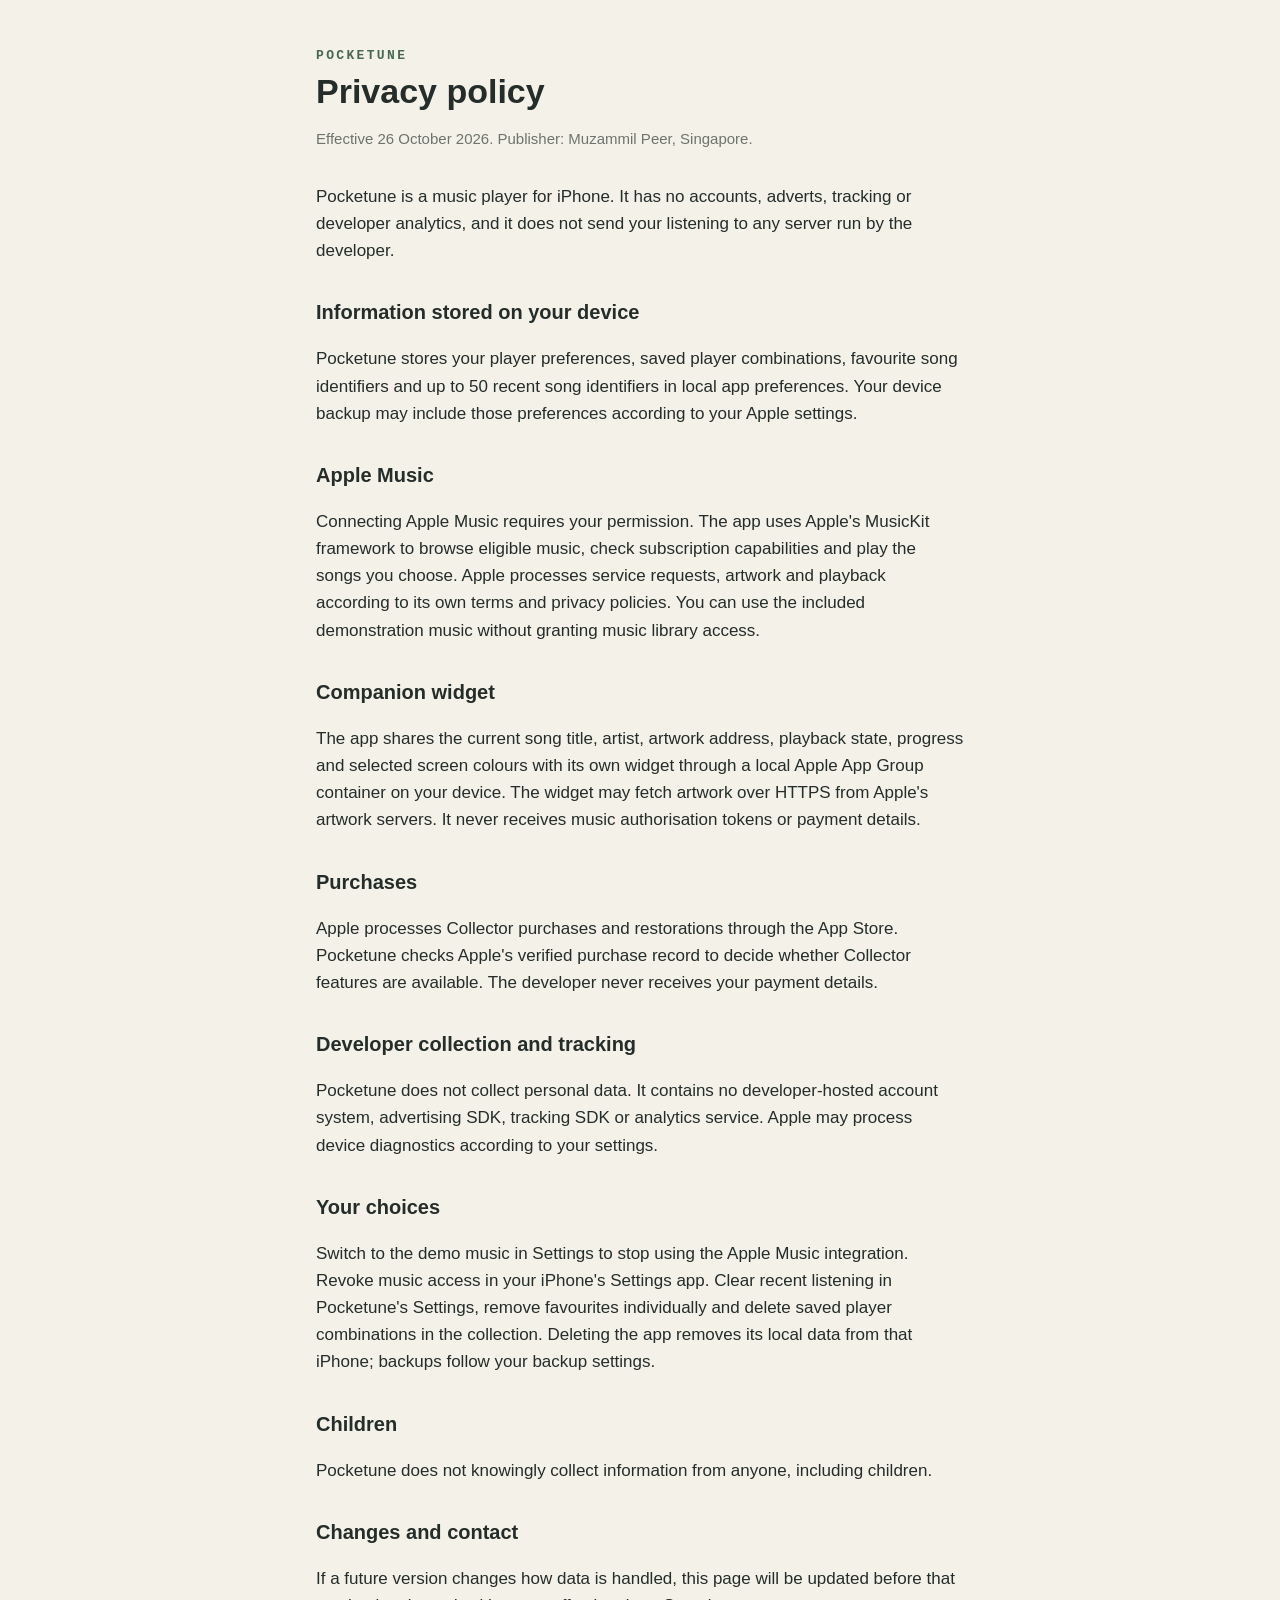
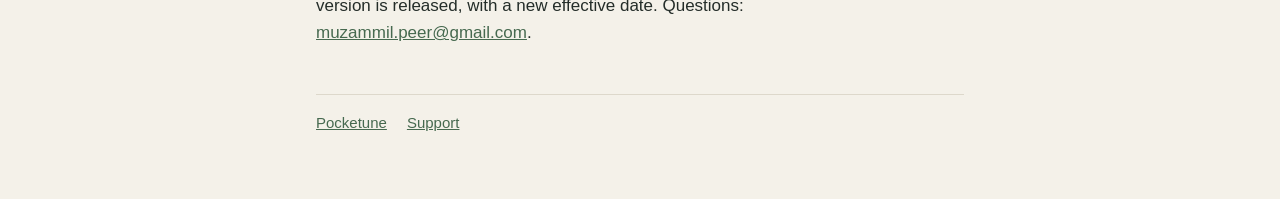
==== privacy.html @ aef2fc1c "Publish Pocketune privacy policy and support pages Co-Authored-By: Claude Opus 5.5 <noreply@anthropi" ====
<!doctype html>
<html lang="en-GB">
<head>
<meta charset="utf-8">
<meta name="viewport" content="width=device-width, initial-scale=1">
<title>Pocketune Privacy Policy</title>
<link rel="stylesheet" href="style.css">
</head>
<body>
<main>
<header>
<div class="mark">Pocketune</div>
<h1>Privacy policy</h1>
<p class="meta">Effective 26 October 2026. Publisher: Muzammil Peer, Singapore.</p>
</header>

<p>Pocketune is a music player for iPhone. It has no accounts, adverts, tracking or developer analytics, and it does not send your listening to any server run by the developer.</p>

<h2>Information stored on your device</h2>
<p>Pocketune stores your player preferences, saved player combinations, favourite song identifiers and up to 50 recent song identifiers in local app preferences. Your device backup may include those preferences according to your Apple settings.</p>

<h2>Apple Music</h2>
<p>Connecting Apple Music requires your permission. The app uses Apple's MusicKit framework to browse eligible music, check subscription capabilities and play the songs you choose. Apple processes service requests, artwork and playback according to its own terms and privacy policies. You can use the included demonstration music without granting music library access.</p>

<h2>Companion widget</h2>
<p>The app shares the current song title, artist, artwork address, playback state, progress and selected screen colours with its own widget through a local Apple App Group container on your device. The widget may fetch artwork over HTTPS from Apple's artwork servers. It never receives music authorisation tokens or payment details.</p>

<h2>Purchases</h2>
<p>Apple processes Collector purchases and restorations through the App Store. Pocketune checks Apple's verified purchase record to decide whether Collector features are available. The developer never receives your payment details.</p>

<h2>Developer collection and tracking</h2>
<p>Pocketune does not collect personal data. It contains no developer-hosted account system, advertising SDK, tracking SDK or analytics service. Apple may process device diagnostics according to your settings.</p>

<h2>Your choices</h2>
<p>Switch to the demo music in Settings to stop using the Apple Music integration. Revoke music access in your iPhone's Settings app. Clear recent listening in Pocketune's Settings, remove favourites individually and delete saved player combinations in the collection. Deleting the app removes its local data from that iPhone; backups follow your backup settings.</p>

<h2>Children</h2>
<p>Pocketune does not knowingly collect information from anyone, including children.</p>

<h2>Changes and contact</h2>
<p>If a future version changes how data is handled, this page will be updated before that version is released, with a new effective date. Questions: <a href="mailto:muzammil.peer@gmail.com">muzammil.peer@gmail.com</a>.</p>

<nav><a href="index.html">Pocketune</a><a href="support.html">Support</a></nav>
</main>
</body>
</html>
---- style.css ----
:root { --paper: #F4F1E9; --ink: #242D29; --moss: #46694F; --muted: #6D746C; --line: #DDD8CB; }
@media (prefers-color-scheme: dark) { :root { --paper: #1C211F; --ink: #ECE8DE; --moss: #8FB79A; --muted: #A9AFA6; --line: #343B37; } }
* { box-sizing: border-box; }
body { margin: 0; background: var(--paper); color: var(--ink); font: 17px/1.6 -apple-system, BlinkMacSystemFont, "Segoe UI", sans-serif; }
main { max-width: 680px; margin: 0 auto; padding: 48px 16px 64px; }
header { margin-bottom: 32px; }
.mark { font: 600 13px ui-monospace, Menlo, monospace; letter-spacing: 0.18em; color: var(--moss); text-transform: uppercase; }
h1 { font-size: 34px; line-height: 1.2; margin: 8px 0 4px; }
h2 { font-size: 20px; margin: 32px 0 8px; }
p, li { color: var(--ink); }
.meta { color: var(--muted); font-size: 15px; }
a { color: var(--moss); }
nav { margin-top: 48px; padding-top: 16px; border-top: 1px solid var(--line); font-size: 15px; display: flex; gap: 20px; flex-wrap: wrap; }
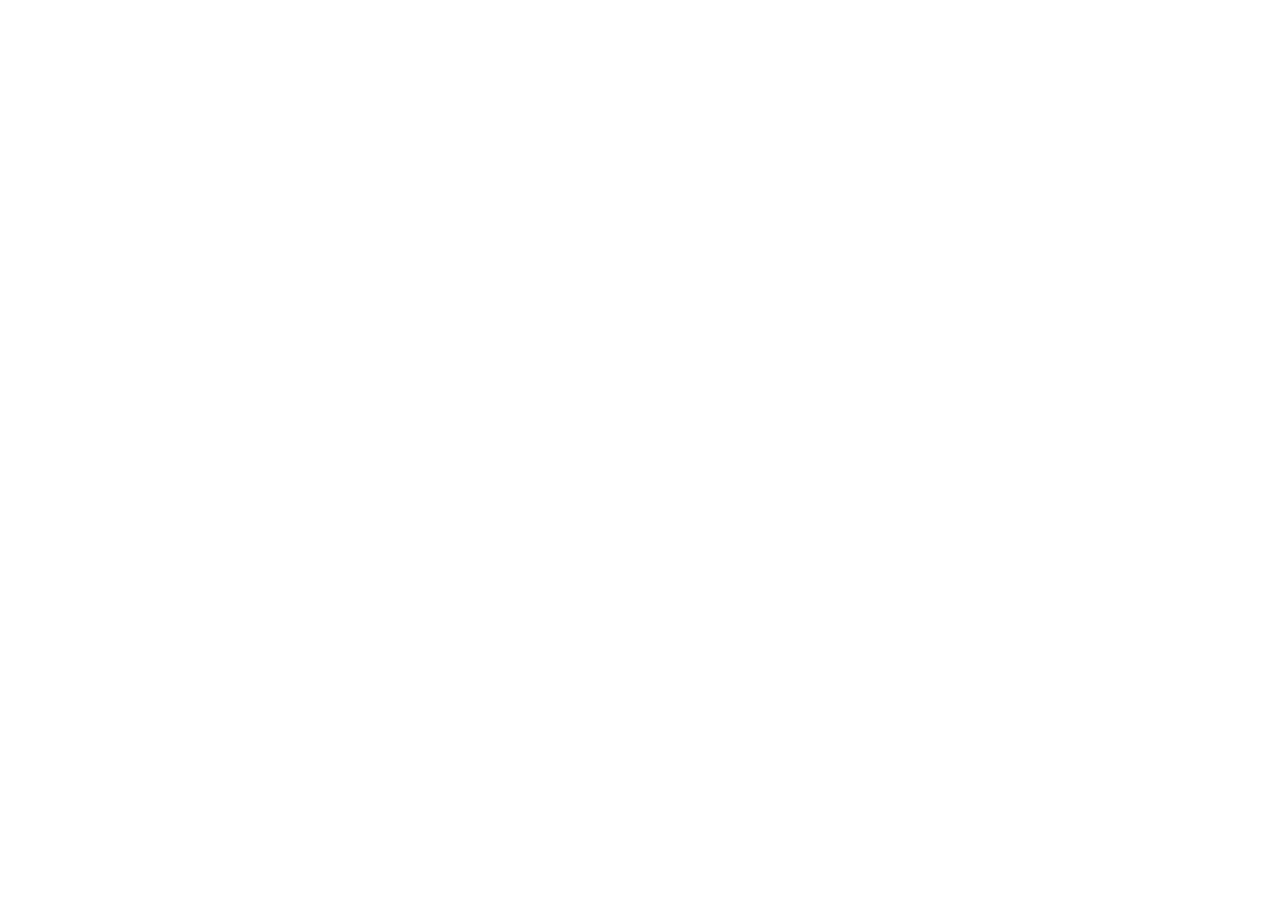
==== commit 9059550d: "Redirect Pocketune pages to mooze.studio Co-Authored-By: Claude Opus 5.5 <noreply@anthropic.com>" ====
--- a/privacy.html
+++ b/privacy.html
@@ -1,46 +1,15 @@
 <!doctype html>
-<html lang="en-GB">
+<html lang="en">
 <head>
 <meta charset="utf-8">
 <meta name="viewport" content="width=device-width, initial-scale=1">
-<title>Pocketune Privacy Policy</title>
-<link rel="stylesheet" href="style.css">
+<title>Pocketune privacy policy has moved</title>
+<link rel="canonical" href="https://mooze.studio/pocketune/privacy/">
+<meta http-equiv="refresh" content="0; url=https://mooze.studio/pocketune/privacy/">
+<meta name="robots" content="noindex">
+<script>location.replace("https://mooze.studio/pocketune/privacy/");</script>
 </head>
-<body>
-<main>
-<header>
-<div class="mark">Pocketune</div>
-<h1>Privacy policy</h1>
-<p class="meta">Effective 26 October 2026. Publisher: Muzammil Peer, Singapore.</p>
-</header>
-
-<p>Pocketune is a music player for iPhone. It has no accounts, adverts, tracking or developer analytics, and it does not send your listening to any server run by the developer.</p>
-
-<h2>Information stored on your device</h2>
-<p>Pocketune stores your player preferences, saved player combinations, favourite song identifiers and up to 50 recent song identifiers in local app preferences. Your device backup may include those preferences according to your Apple settings.</p>
-
-<h2>Apple Music</h2>
-<p>Connecting Apple Music requires your permission. The app uses Apple's MusicKit framework to browse eligible music, check subscription capabilities and play the songs you choose. Apple processes service requests, artwork and playback according to its own terms and privacy policies. You can use the included demonstration music without granting music library access.</p>
-
-<h2>Companion widget</h2>
-<p>The app shares the current song title, artist, artwork address, playback state, progress and selected screen colours with its own widget through a local Apple App Group container on your device. The widget may fetch artwork over HTTPS from Apple's artwork servers. It never receives music authorisation tokens or payment details.</p>
-
-<h2>Purchases</h2>
-<p>Apple processes Collector purchases and restorations through the App Store. Pocketune checks Apple's verified purchase record to decide whether Collector features are available. The developer never receives your payment details.</p>
-
-<h2>Developer collection and tracking</h2>
-<p>Pocketune does not collect personal data. It contains no developer-hosted account system, advertising SDK, tracking SDK or analytics service. Apple may process device diagnostics according to your settings.</p>
-
-<h2>Your choices</h2>
-<p>Switch to the demo music in Settings to stop using the Apple Music integration. Revoke music access in your iPhone's Settings app. Clear recent listening in Pocketune's Settings, remove favourites individually and delete saved player combinations in the collection. Deleting the app removes its local data from that iPhone; backups follow your backup settings.</p>
-
-<h2>Children</h2>
-<p>Pocketune does not knowingly collect information from anyone, including children.</p>
-
-<h2>Changes and contact</h2>
-<p>If a future version changes how data is handled, this page will be updated before that version is released, with a new effective date. Questions: <a href="mailto:muzammil.peer@gmail.com">muzammil.peer@gmail.com</a>.</p>
-
-<nav><a href="index.html">Pocketune</a><a href="support.html">Support</a></nav>
-</main>
+<body style="font-family: -apple-system, system-ui, sans-serif; padding: 24px;">
+<p>Pocketune privacy policy has moved to <a href="https://mooze.studio/pocketune/privacy/">https://mooze.studio/pocketune/privacy/</a>.</p>
 </body>
 </html>
